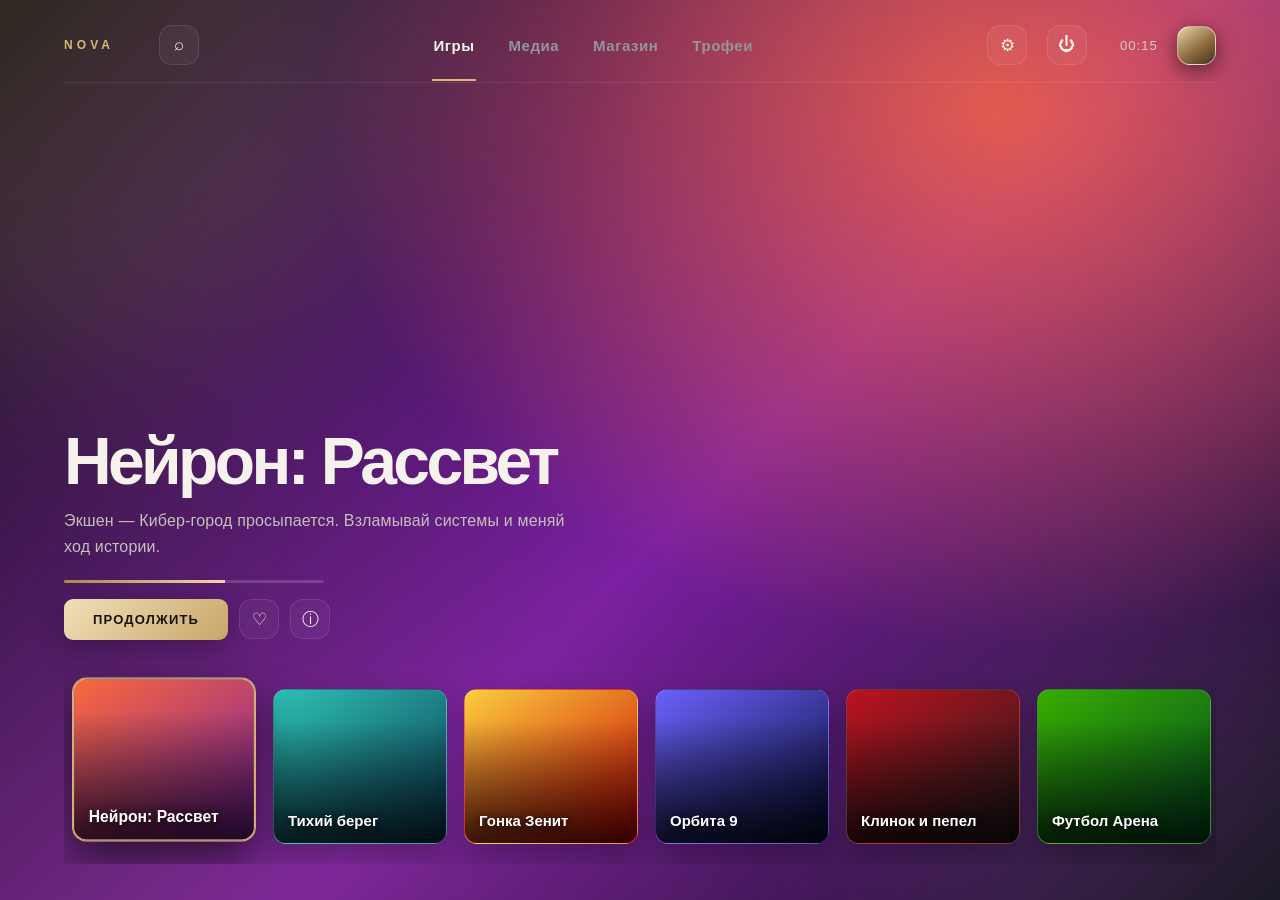
==== index.html @ ec02551e "Add NOVA Console Experience" ====
<!DOCTYPE html>
<html lang="ru">
<head>
<meta charset="utf-8">
<meta name="viewport" content="width=device-width, initial-scale=1, viewport-fit=cover">
<title>NOVA — Console Experience</title>
<style>
:root{
  --bg:#07080c;--fg:#f5f2eb;--dim:#96959b;
  --panel:rgba(19,20,26,.78);--acc:#d8b875;
  --c1:#34302a;--c2:#090a0e;
  --line:rgba(231,211,168,.16);--gold:#d8b875;
}
*{box-sizing:border-box;margin:0}
html,body{height:100%;min-height:100%;background:var(--bg)}
body{
  color:var(--fg);font-family:Inter,"Segoe UI",Arial,sans-serif;
  overflow:hidden;padding:env(safe-area-inset-top,0px) 0 env(safe-area-inset-bottom,0px);
  letter-spacing:.01em;-webkit-font-smoothing:antialiased;
}
button,input{font:inherit}
button{ -webkit-tap-highlight-color:transparent }
#bg{
  position:fixed;inset:0;z-index:0;overflow:hidden;
  background:
    radial-gradient(ellipse at 78% 12%,color-mix(in srgb,var(--c1) 80%,transparent),transparent 48%),
    radial-gradient(ellipse at 12% 100%,rgba(151,116,57,.13),transparent 42%),
    linear-gradient(135deg,#090a0f 0%,var(--c2) 55%,#08090d 100%);
  transition:background 1s ease;
}
#bg:before,#bg:after{
  content:"";position:absolute;width:58vmax;height:58vmax;border-radius:50%;
  filter:blur(100px);opacity:.18;background:var(--acc);
  animation:drift 22s ease-in-out infinite alternate;
}
#bg:before{left:-24vmax;top:-28vmax}
#bg:after{right:-25vmax;bottom:-34vmax;background:#71618d;animation-delay:-8s}
#bg{isolation:isolate}
#bg:after{mix-blend-mode:screen}
@keyframes drift{to{transform:translate(7vmax,5vmax) scale(1.12)}}
#app{
  position:relative;z-index:1;height:100%;display:flex;flex-direction:column;
  padding:25px clamp(18px,5vw,76px) 18px;
}
header{
  display:flex;align-items:center;gap:clamp(9px,1.5vw,22px);
  min-height:54px;border-bottom:1px solid rgba(255,255,255,.08);padding-bottom:17px;
}
header:before{
  content:"NOVA";font-size:12px;letter-spacing:.34em;font-weight:800;color:var(--gold);
  padding-right:clamp(8px,2vw,28px);white-space:nowrap;
}
nav{display:flex;gap:clamp(14px,2.5vw,34px);flex:1;justify-content:center}
nav button{
  position:relative;background:none;border:0;color:var(--dim);
  font-size:clamp(12px,1.4vw,15px);font-weight:600;letter-spacing:.035em;
  padding:9px 1px;cursor:pointer;transition:color .25s;
}
nav button:after{
  content:"";position:absolute;left:50%;right:50%;bottom:-18px;height:2px;
  background:var(--gold);transition:left .25s,right .25s;
}
nav button.on{color:var(--fg)}
nav button.on:after{left:0;right:0}
nav button:hover{color:#fff}
.ic{
  flex:0 0 auto;background:rgba(255,255,255,.045);border:1px solid rgba(255,255,255,.1);
  color:var(--fg);width:40px;height:40px;border-radius:13px;cursor:pointer;font-size:17px;
  display:grid;place-items:center;transition:.25s;backdrop-filter:blur(18px);
}
.ic:hover,.ic:focus-visible{transform:translateY(-2px);border-color:var(--gold);color:var(--gold);outline:none;background:rgba(216,184,117,.1)}
#clock{font-size:13px;letter-spacing:.08em;min-width:52px;text-align:right;color:#d4d0c7;font-variant-numeric:tabular-nums}
#avatar{
  flex:0 0 auto;width:39px;height:39px;border-radius:13px;
  background:linear-gradient(145deg,#e7d4a7,#967344 52%,#41301d);
  border:1px solid rgba(255,255,255,.55);cursor:pointer;transition:.25s;
  box-shadow:0 5px 20px #0008;
}
#avatar:hover{transform:translateY(-2px) rotate(3deg)}
main{
  flex:1;display:flex;flex-direction:column;justify-content:flex-end;
  padding-bottom:2vh;min-height:0;padding-top:5vh;
}
#info{max-width:620px;margin-bottom:24px;min-height:150px}
#info h1{
  font-size:clamp(32px,5.5vw,66px);font-weight:650;letter-spacing:-.055em;
  line-height:1.02;text-wrap:balance;animation:rise .55s both;
}
#info p{color:#c4c0b8;margin:13px 0 19px;line-height:1.65;font-size:clamp(13px,1.5vw,16px);max-width:530px;animation:rise .65s both}
@keyframes rise{from{opacity:0;transform:translateY(13px)}to{opacity:1;transform:none}}
#actions{display:flex;gap:11px;align-items:center;flex-wrap:wrap}
.play{
  background:linear-gradient(135deg,#f0dfb8,#c9a66a);color:#17130d;border:0;
  border-radius:9px;padding:13px 29px;font-size:13px;font-weight:800;
  letter-spacing:.09em;text-transform:uppercase;cursor:pointer;transition:.25s;
  box-shadow:0 8px 28px rgba(0,0,0,.25);
}
.play:hover{transform:translateY(-3px);box-shadow:0 12px 34px rgba(0,0,0,.4),0 0 0 1px #f4dfb2}
.bar{width:100%;height:3px;background:rgba(255,255,255,.16);border-radius:4px;margin:0 0 16px;max-width:260px;overflow:hidden}
.bar i{display:block;height:100%;background:linear-gradient(90deg,#a9874f,#f0d9a8);transition:width .6s}
#row{
  display:flex;gap:17px;overflow-x:auto;padding:25px 8px 20px;
  scroll-snap-type:x proximity;scrollbar-width:none;align-items:center;
}
#row::-webkit-scrollbar{display:none}
.tile{
  flex:0 0 auto;width:clamp(112px,14vw,174px);aspect-ratio:1.12;border-radius:13px;
  border:1px solid rgba(255,255,255,.13);cursor:pointer;position:relative;overflow:hidden;
  color:#fff;font-weight:700;font-size:clamp(12px,1.3vw,15px);text-align:left;padding:14px;
  display:flex;align-items:flex-end;transition:transform .3s,box-shadow .3s,border-color .3s;
  scroll-snap-align:center;box-shadow:0 12px 28px rgba(0,0,0,.24);
}
.tile:after{content:"";position:absolute;inset:0;background:linear-gradient(180deg,rgba(0,0,0,.02) 20%,rgba(0,0,0,.76) 100%)}
.tile span{position:relative;z-index:1;text-shadow:0 2px 10px #000}
.tile.sel{
  transform:translateY(-7px) scale(1.045);margin:0 5px;
  box-shadow:0 0 0 1px var(--gold),0 18px 42px rgba(0,0,0,.58);z-index:2;
  border-color:var(--gold);
}
.tile.sel:before{
  content:"";position:absolute;inset:0;
  background:linear-gradient(110deg,transparent 30%,rgba(255,255,255,.26) 50%,transparent 70%);
  transform:translateX(-120%);animation:shine 3s infinite;z-index:2;
}
@keyframes shine{to{transform:translateX(120%)}}
.grid{
  display:grid;grid-template-columns:repeat(auto-fill,minmax(150px,1fr));gap:13px;
  overflow:auto;padding:6px;max-height:60vh;scrollbar-width:thin;scrollbar-color:#8e744b transparent;
}
.card{
  background:linear-gradient(145deg,rgba(255,255,255,.075),rgba(255,255,255,.025));
  border:1px solid rgba(255,255,255,.1);border-radius:13px;padding:18px;
  cursor:pointer;transition:.25s;text-align:left;color:var(--fg);font-size:14px;
  min-height:95px;backdrop-filter:blur(16px);
}
.card:hover{transform:translateY(-4px);border-color:rgba(216,184,117,.55);background:rgba(216,184,117,.09)}
.card b{display:block;font-size:25px;margin-bottom:10px;color:var(--gold)}
.layer{
  position:fixed;inset:0;display:none;place-items:center;
  background:rgba(3,4,7,.76);backdrop-filter:blur(16px);z-index:20;padding:16px;
}
.layer.on{display:grid;animation:fade .25s}
@keyframes fade{from{opacity:0}to{opacity:1}}
.box{
  background:linear-gradient(145deg,rgba(29,29,32,.98),rgba(12,13,17,.98));
  border:1px solid rgba(216,184,117,.23);border-radius:18px;padding:clamp(20px,4vw,30px);
  width:min(460px,92vw);max-height:84vh;overflow:auto;
  box-shadow:0 28px 90px rgba(0,0,0,.6);
}
.box h2{margin-bottom:17px;font-size:22px;font-weight:650;letter-spacing:-.025em}
.row{
  display:flex;justify-content:space-between;align-items:center;padding:14px 0;
  border-bottom:1px solid rgba(255,255,255,.075);gap:12px;color:#d9d5cc;font-size:14px;
}
.row b{color:var(--gold)}
.sw{
  width:48px;height:27px;border-radius:20px;background:#424149;border:0;
  position:relative;cursor:pointer;transition:.25s;flex:0 0 auto;
}
.sw:after{
  content:"";position:absolute;top:3px;left:3px;width:21px;height:21px;
  border-radius:50%;background:#fff;transition:.25s;box-shadow:0 2px 5px #0005;
}
.sw.on{background:#b99a62}.sw.on:after{left:24px}
input[type=range]{width:150px;accent-color:var(--gold)}
.close{
  margin-top:14px;width:100%;background:rgba(255,255,255,.07);color:#f4f0e7;
  border:1px solid rgba(255,255,255,.09);border-radius:10px;padding:12px;
  font-size:14px;font-weight:600;cursor:pointer;transition:.2s;
}
.close:hover{background:rgba(216,184,117,.13);border-color:rgba(216,184,117,.4)}
.swatch{display:flex;gap:11px;flex-wrap:wrap;padding-top:15px}
.swatch button{width:36px;height:36px;border-radius:50%;border:2px solid rgba(255,255,255,.25);cursor:pointer;transition:.2s;box-shadow:0 3px 10px #0005}
.swatch button:hover{transform:scale(1.15);border-color:#fff}
#launch{background:rgba(3,4,7,.97);z-index:30}
#launch .box{background:none;border:0;text-align:center;box-shadow:none}
.spin{
  width:58px;height:58px;border:2px solid rgba(255,255,255,.13);border-top-color:var(--gold);
  border-radius:50%;margin:0 auto 20px;animation:sp 1s linear infinite;
}
@keyframes sp{to{transform:rotate(360deg)}}
#toast{
  position:fixed;left:50%;bottom:25px;transform:translate(-50%,80px);
  background:#e8d4ad;color:#17130d;padding:12px 21px;border-radius:9px;
  font-size:13px;font-weight:750;letter-spacing:.015em;transition:.35s;z-index:40;
  max-width:90vw;box-shadow:0 12px 30px #0006;text-align:center;
}
#toast.on{transform:translate(-50%,0)}
#q{outline:none}
#q:focus{border-color:var(--gold)!important;box-shadow:0 0 0 3px rgba(216,184,117,.12)}
@media (max-width:700px){
  #app{padding:17px 17px 12px}
  header{gap:8px;padding-bottom:13px}
  header:before{font-size:10px;letter-spacing:.2em;padding-right:3px}
  nav{gap:clamp(8px,2vw,15px)}
  nav button{font-size:11px;letter-spacing:0}
  nav button:after{bottom:-14px}
  .ic{width:35px;height:35px;border-radius:11px;font-size:15px}
  #avatar{width:35px;height:35px;border-radius:11px}
  #clock{display:none}
  main{padding-top:3vh;padding-bottom:1vh}
  #info{min-height:130px;margin-bottom:12px}
  #info h1{font-size:clamp(29px,8vw,48px)}
  #info p{font-size:13px;margin:9px 0 14px}
  #row{gap:12px;padding:20px 5px 16px}
  .tile{width:clamp(108px,31vw,145px);padding:11px}
  .tile.sel{transform:translateY(-4px) scale(1.025);margin:0 2px}
  .grid{grid-template-columns:repeat(auto-fill,minmax(125px,1fr));gap:10px}
  .card{padding:14px;min-height:86px}
}
@media (max-width:390px){
  header:before{display:none}
  nav{justify-content:flex-start}
  nav button{font-size:10px}
  .ic{width:32px;height:32px}
  #avatar{width:32px;height:32px}
}
@media (prefers-reduced-motion:reduce){*,*:before,*:after{animation:none!important;transition:none!important;scroll-behavior:auto!important}}
</style>
</head>
<body>
<div id="bg"></div>
<div id="app">
<header>
  <button class="ic" id="bSearch" title="Поиск">⌕</button>
  <nav id="tabs"></nav>
  <button class="ic" id="bCenter" title="Центр управления">⚙</button>
  <button class="ic" id="bPower" title="Питание">⏻</button>
  <span id="clock"></span>
  <button id="avatar" title="Профиль" aria-label="Профиль"></button>
</header>
<main>
  <div id="info"></div>
  <div id="view"></div>
</main>
</div>

<div class="layer" id="center"><div class="box"><h2>Центр управления</h2>
  <div class="row"><span>Wi‑Fi</span><button class="sw on" data-t="Wi‑Fi"></button></div>
  <div class="row"><span>Bluetooth</span><button class="sw" data-t="Bluetooth"></button></div>
  <div class="row"><span>Не беспокоить</span><button class="sw" data-t="Не беспокоить"></button></div>
  <div class="row"><span>Звук</span><input type="range" id="vol" min="0" max="100" value="60"></div>
  <div class="row"><span>Яркость</span><input type="range" id="bri" min="30" max="100" value="100"></div>
  <div class="swatch" id="themes"></div>
  <button class="close" data-close>Закрыть</button></div></div>

<div class="layer" id="power"><div class="box"><h2>Питание</h2>
  <button class="close" id="rest">Режим покоя</button>
  <button class="close" id="restart">Перезагрузить</button>
  <button class="close" data-close>Отмена</button></div></div>

<div class="layer" id="profile"><div class="box"><h2>Профиль</h2>
  <div class="row"><span>Игрок</span><b id="nick">Player_One</b></div>
  <div class="row"><span>Статус</span><button class="sw on" data-t="Онлайн‑статус"></button></div>
  <div class="row"><span>Трофеи</span><b id="trophyCount">0</b></div>
  <button class="close" id="rename">Сменить ник</button>
  <button class="close" data-close>Закрыть</button></div></div>

<div class="layer" id="search"><div class="box"><h2>Поиск</h2>
  <input id="q" placeholder="Название игры…" style="width:100%;padding:12px;border-radius:12px;border:1px solid #fff3;background:#0b1024;color:#fff;font-size:16px">
  <div id="res" style="margin-top:12px"></div>
  <button class="close" data-close>Закрыть</button></div></div>

<div class="layer" id="launch"><div class="box"><div class="spin"></div><h2 id="lt"></h2><p id="lp" style="color:#8d97b0;margin-top:8px"></p>
  <button class="close" id="quit" style="margin-top:24px">Выйти из игры</button></div></div>

<div id="toast"></div>

<script>
const games=[
 {n:"Нейрон: Рассвет",g:"Экшен",c:["#ff6a3d","#7a1fa2"],d:"Кибер-город просыпается. Взламывай системы и меняй ход истории.",p:62},
 {n:"Тихий берег",g:"Приключение",c:["#2ec4b6","#0b3954"],d:"Спокойное путешествие вдоль побережья забытых островов.",p:18},
 {n:"Гонка Зенит",g:"Гонки",c:["#ffd23f","#d00000"],d:"Скорость, дрифт и ночные трассы мегаполиса.",p:90},
 {n:"Орбита 9",g:"Симулятор",c:["#6c63ff","#050a30"],d:"Построй станцию и доберись до края системы.",p:35},
 {n:"Клинок и пепел",g:"RPG",c:["#c1121f","#1b1b1b"],d:"Тёмное фэнтези с огромным открытым миром.",p:5},
 {n:"Футбол Арена",g:"Спорт",c:["#38b000","#004b23"],d:"Сезон, трансферы и матчи онлайн.",p:74},
 {n:"Лабиринт снов",g:"Головоломка",c:["#ff7eb6","#3d1a78"],d:"Меняй гравитацию и находи выход из чужих снов.",p:48}
];
const tabs=["Игры","Медиа","Магазин","Трофеи"];
const themes=[["#1a3a8f","#0a0f24","#4aa8ff"],["#6b1a8f","#1a0524","#ff6fae"],["#0f6b4a","#03140d","#3ddc97"],["#8f3a1a","#240a05","#ffb347"]];
const media=[["▶","Видео"],["♪","Музыка"],["◉","Стрим"],["☁","Облако"],["✦","Новости"],["☺","Друзья"]];
const shop=[["Новинки",""],["Скидки","−40%"],["Подписка","1 мес."],["Дополнения",""],["Демо","Бесплатно"],["Предзаказ",""]];
const trophies=[["Первый шаг","Запусти любую игру"],["Исследователь","Открой все вкладки"],["Дизайнер","Смени тему оформления"],["Меломан","Включи музыку"],["Коллекционер","Запусти 3 разные игры"]];
const state={tab:0,sel:0,done:new Set(),played:new Set(),nick:"Player_One"};
const $=s=>document.querySelector(s),$$=s=>[...document.querySelectorAll(s)];
const view=$("#view"),info=$("#info");
function toast(t){const e=$("#toast");e.textContent=t;e.classList.add("on");clearTimeout(toast.t);toast.t=setTimeout(()=>e.classList.remove("on"),2200)}
function unlock(i){if(state.done.has(i))return;state.done.add(i);$("#trophyCount").textContent=state.done.size;toast("🏆 Трофей: "+trophies[i][0]);if(state.tab===3)render()}
function theme(t){const s=document.documentElement.style;s.setProperty("--c1",t[0]);s.setProperty("--c2",t[1]);s.setProperty("--acc",t[2])}
function renderTabs(){const n=$("#tabs");n.innerHTML="";tabs.forEach((t,i)=>{const b=document.createElement("button");b.textContent=t;b.className=i===state.tab?"on":"";b.onclick=()=>{state.tab=i;state.visited=(state.visited||new Set()).add(i);if(state.visited.size>=4)unlock(1);render()};n.appendChild(b)})}
function render(){renderTabs();view.innerHTML="";info.innerHTML="";
 if(state.tab===0){const g=games[state.sel];
  document.documentElement.style.setProperty("--c1",g.c[0]+"");document.documentElement.style.setProperty("--c2",g.c[1]);
  info.innerHTML=`<h1>${g.n}</h1><p>${g.g} — ${g.d}</p><div class="bar"><i style="width:${g.p}%"></i></div><div id="actions"><button class="play" id="pl">${g.p>0?"Продолжить":"Играть"}</button><button class="ic" id="fav" title="В избранное">♡</button><button class="ic" id="inf" title="Подробнее">ⓘ</button></div>`;
  $("#pl").onclick=()=>launch(g);$("#fav").onclick=e=>{const b=e.currentTarget;b.textContent=b.textContent==="♡"?"♥":"♡";toast(b.textContent==="♥"?"Добавлено в избранное":"Убрано из избранного")};$("#inf").onclick=()=>toast(g.n+" · прогресс "+g.p+"%");
  const r=document.createElement("div");r.id="row";games.forEach((x,i)=>{const t=document.createElement("button");t.className="tile"+(i===state.sel?" sel":"");t.style.background=`linear-gradient(145deg,${x.c[0]},${x.c[1]})`;t.innerHTML=`<span>${x.n}</span>`;t.onclick=()=>{if(state.sel===i)launch(x);else{state.sel=i;render()}};r.appendChild(t)});view.appendChild(r);
  const s=r.querySelector(".sel");if(s)s.scrollIntoView({inline:"center",block:"nearest",behavior:"smooth"});
 }else{
  const list=state.tab===1?media:state.tab===2?shop:trophies.map((t,i)=>[state.done.has(i)?"🏆":"🔒",t[0],t[1]]);
  info.innerHTML=`<h1>${tabs[state.tab]}</h1><p>${state.tab===3?"Получено "+state.done.size+" из "+trophies.length:"Выбери раздел"}</p>`;
  const gr=document.createElement("div");gr.className="grid";
  list.forEach(it=>{const c=document.createElement("button");c.className="card";c.innerHTML=`<b>${it[0]}</b>${it[1]||""}${it[2]?"<br><small style='color:#8d97b0'>"+it[2]+"</small>":""}`;
   c.onclick=()=>{if(state.tab===1){toast("Открыто: "+it[1]);if(it[1]==="Музыка")unlock(3)}else if(state.tab===2)toast("Магазин: "+it[0]);else toast(it[2])};gr.appendChild(c)});view.appendChild(gr)}
}
function launch(g){state.played.add(g.n);unlock(0);if(state.played.size>=3)unlock(4);
 $("#lt").textContent=g.n;$("#lp").textContent="Загрузка…";open("launch");
 let k=0;clearInterval(launch.t);launch.t=setInterval(()=>{k+=25;$("#lp").textContent=k<100?"Загрузка "+k+"%":"Игра запущена — наслаждайся";if(k>=100)clearInterval(launch.t)},500)}
$("#quit").onclick=()=>{clearInterval(launch.t);closeAll();toast("Возврат на главный экран")};
function open(id){$$(".layer").forEach(l=>l.classList.remove("on"));$("#"+id).classList.add("on")}
function closeAll(){$$(".layer").forEach(l=>l.classList.remove("on"))}
$$("[data-close]").forEach(b=>b.onclick=closeAll);
$$(".layer").forEach(l=>l.addEventListener("click",e=>{if(e.target===l&&l.id!=="launch")closeAll()}));
$("#bCenter").onclick=()=>open("center");$("#bPower").onclick=()=>open("power");$("#avatar").onclick=()=>open("profile");
$("#bSearch").onclick=()=>{open("search");$("#q").value="";find("");setTimeout(()=>$("#q").focus(),50)};
$$(".sw").forEach(s=>s.onclick=()=>{s.classList.toggle("on");toast(s.dataset.t+": "+(s.classList.contains("on")?"вкл":"выкл"))});
$("#vol").oninput=e=>{if(+e.target.value>0)unlock(3)};
$("#bri").oninput=e=>document.body.style.filter=`brightness(${e.target.value/100})`;
const th=$("#themes");themes.forEach(t=>{const b=document.createElement("button");b.style.background=`linear-gradient(135deg,${t[0]},${t[2]})`;b.onclick=()=>{theme(t);userTheme=true;unlock(2);render()};th.appendChild(b)});
let userTheme=false;
function find(v){const r=$("#res");r.innerHTML="";const m=games.filter(g=>g.n.toLowerCase().includes(v.toLowerCase()));if(!m.length){r.textContent="Ничего не найдено";return}
 m.forEach(g=>{const b=document.createElement("button");b.className="card";b.style.cssText="width:100%;margin-bottom:8px";b.textContent=g.n+" · "+g.g;b.onclick=()=>{state.tab=0;state.sel=games.indexOf(g);closeAll();render()};r.appendChild(b)})}
$("#q").oninput=e=>find(e.target.value);
$("#rest").onclick=()=>{closeAll();const d=document.createElement("div");d.style.cssText="position:fixed;inset:0;background:#000;z-index:50;display:grid;place-items:center;color:#8d97b0;cursor:pointer;animation:in .5s";d.textContent="Режим покоя — нажми, чтобы вернуться";d.onclick=()=>d.remove();document.body.appendChild(d)};
$("#restart").onclick=()=>{closeAll();const d=document.createElement("div");d.style.cssText="position:fixed;inset:0;background:#000;z-index:50;display:grid;place-items:center";d.innerHTML='<div class="spin"></div>';document.body.appendChild(d);setTimeout(()=>{d.remove();render();toast("Система перезагружена")},1800)};
$("#rename").onclick=()=>{const n=prompt("Новый ник:",state.nick);if(n&&n.trim()){state.nick=n.trim().slice(0,16);$("#nick").textContent=state.nick;toast("Ник изменён")}};
document.addEventListener("keydown",e=>{
 if(e.key==="Escape"){closeAll();return}
 if($(".layer.on")||e.target.tagName==="INPUT")return;
 if(state.tab===0){if(e.key==="ArrowRight"){state.sel=Math.min(games.length-1,state.sel+1);render()}
  if(e.key==="ArrowLeft"){state.sel=Math.max(0,state.sel-1);render()}
  if(e.key==="Enter")launch(games[state.sel])}
 if(e.key==="ArrowUp"){state.tab=Math.max(0,state.tab-1);render()}
 if(e.key==="ArrowDown"){state.tab=Math.min(3,state.tab+1);render()}
});
function tick(){const d=new Date();$("#clock").textContent=d.toLocaleTimeString("ru-RU",{hour:"2-digit",minute:"2-digit"})}
tick();setInterval(tick,10000);render();
</script>
</body>
</html>
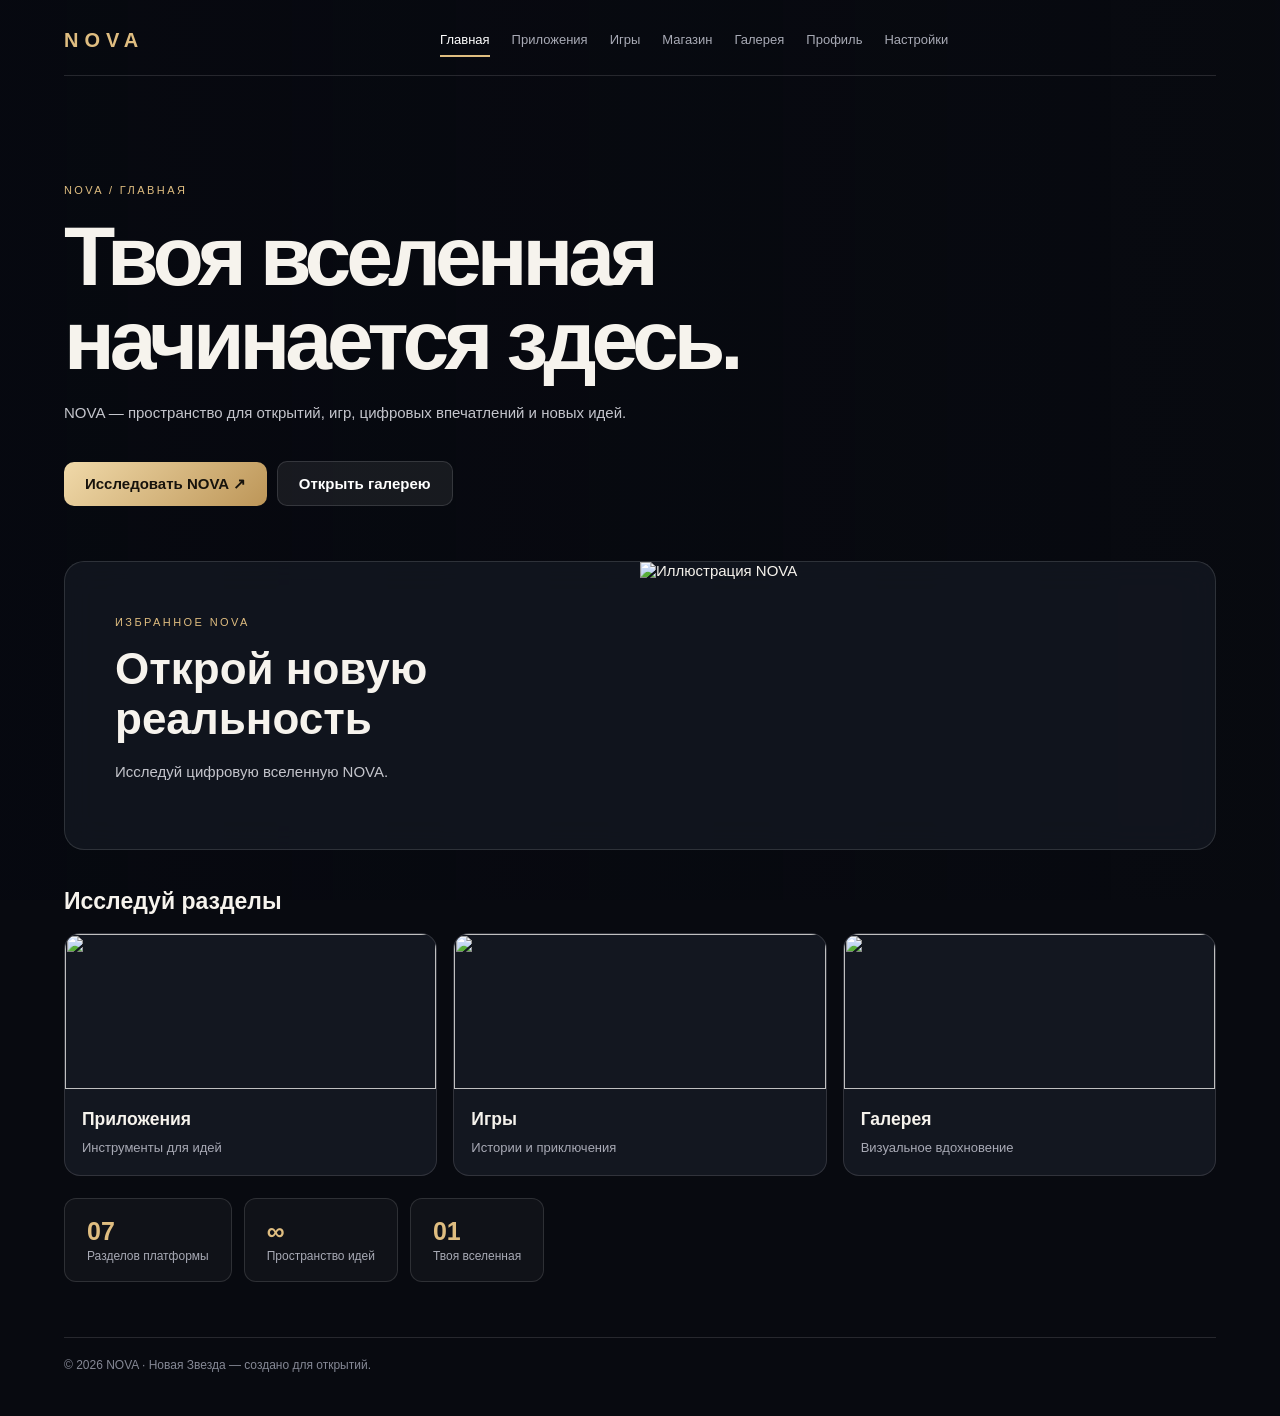
==== commit 578b505b: "Create NOVA multi-page platform" ====
--- a/index.html
+++ b/index.html
@@ -1,339 +1 @@
-<!DOCTYPE html>
-<html lang="ru">
-<head>
-<meta charset="utf-8">
-<meta name="viewport" content="width=device-width, initial-scale=1, viewport-fit=cover">
-<title>NOVA — Console Experience</title>
-<style>
-:root{
-  --bg:#07080c;--fg:#f5f2eb;--dim:#96959b;
-  --panel:rgba(19,20,26,.78);--acc:#d8b875;
-  --c1:#34302a;--c2:#090a0e;
-  --line:rgba(231,211,168,.16);--gold:#d8b875;
-}
-*{box-sizing:border-box;margin:0}
-html,body{height:100%;min-height:100%;background:var(--bg)}
-body{
-  color:var(--fg);font-family:Inter,"Segoe UI",Arial,sans-serif;
-  overflow:hidden;padding:env(safe-area-inset-top,0px) 0 env(safe-area-inset-bottom,0px);
-  letter-spacing:.01em;-webkit-font-smoothing:antialiased;
-}
-button,input{font:inherit}
-button{ -webkit-tap-highlight-color:transparent }
-#bg{
-  position:fixed;inset:0;z-index:0;overflow:hidden;
-  background:
-    radial-gradient(ellipse at 78% 12%,color-mix(in srgb,var(--c1) 80%,transparent),transparent 48%),
-    radial-gradient(ellipse at 12% 100%,rgba(151,116,57,.13),transparent 42%),
-    linear-gradient(135deg,#090a0f 0%,var(--c2) 55%,#08090d 100%);
-  transition:background 1s ease;
-}
-#bg:before,#bg:after{
-  content:"";position:absolute;width:58vmax;height:58vmax;border-radius:50%;
-  filter:blur(100px);opacity:.18;background:var(--acc);
-  animation:drift 22s ease-in-out infinite alternate;
-}
-#bg:before{left:-24vmax;top:-28vmax}
-#bg:after{right:-25vmax;bottom:-34vmax;background:#71618d;animation-delay:-8s}
-#bg{isolation:isolate}
-#bg:after{mix-blend-mode:screen}
-@keyframes drift{to{transform:translate(7vmax,5vmax) scale(1.12)}}
-#app{
-  position:relative;z-index:1;height:100%;display:flex;flex-direction:column;
-  padding:25px clamp(18px,5vw,76px) 18px;
-}
-header{
-  display:flex;align-items:center;gap:clamp(9px,1.5vw,22px);
-  min-height:54px;border-bottom:1px solid rgba(255,255,255,.08);padding-bottom:17px;
-}
-header:before{
-  content:"NOVA";font-size:12px;letter-spacing:.34em;font-weight:800;color:var(--gold);
-  padding-right:clamp(8px,2vw,28px);white-space:nowrap;
-}
-nav{display:flex;gap:clamp(14px,2.5vw,34px);flex:1;justify-content:center}
-nav button{
-  position:relative;background:none;border:0;color:var(--dim);
-  font-size:clamp(12px,1.4vw,15px);font-weight:600;letter-spacing:.035em;
-  padding:9px 1px;cursor:pointer;transition:color .25s;
-}
-nav button:after{
-  content:"";position:absolute;left:50%;right:50%;bottom:-18px;height:2px;
-  background:var(--gold);transition:left .25s,right .25s;
-}
-nav button.on{color:var(--fg)}
-nav button.on:after{left:0;right:0}
-nav button:hover{color:#fff}
-.ic{
-  flex:0 0 auto;background:rgba(255,255,255,.045);border:1px solid rgba(255,255,255,.1);
-  color:var(--fg);width:40px;height:40px;border-radius:13px;cursor:pointer;font-size:17px;
-  display:grid;place-items:center;transition:.25s;backdrop-filter:blur(18px);
-}
-.ic:hover,.ic:focus-visible{transform:translateY(-2px);border-color:var(--gold);color:var(--gold);outline:none;background:rgba(216,184,117,.1)}
-#clock{font-size:13px;letter-spacing:.08em;min-width:52px;text-align:right;color:#d4d0c7;font-variant-numeric:tabular-nums}
-#avatar{
-  flex:0 0 auto;width:39px;height:39px;border-radius:13px;
-  background:linear-gradient(145deg,#e7d4a7,#967344 52%,#41301d);
-  border:1px solid rgba(255,255,255,.55);cursor:pointer;transition:.25s;
-  box-shadow:0 5px 20px #0008;
-}
-#avatar:hover{transform:translateY(-2px) rotate(3deg)}
-main{
-  flex:1;display:flex;flex-direction:column;justify-content:flex-end;
-  padding-bottom:2vh;min-height:0;padding-top:5vh;
-}
-#info{max-width:620px;margin-bottom:24px;min-height:150px}
-#info h1{
-  font-size:clamp(32px,5.5vw,66px);font-weight:650;letter-spacing:-.055em;
-  line-height:1.02;text-wrap:balance;animation:rise .55s both;
-}
-#info p{color:#c4c0b8;margin:13px 0 19px;line-height:1.65;font-size:clamp(13px,1.5vw,16px);max-width:530px;animation:rise .65s both}
-@keyframes rise{from{opacity:0;transform:translateY(13px)}to{opacity:1;transform:none}}
-#actions{display:flex;gap:11px;align-items:center;flex-wrap:wrap}
-.play{
-  background:linear-gradient(135deg,#f0dfb8,#c9a66a);color:#17130d;border:0;
-  border-radius:9px;padding:13px 29px;font-size:13px;font-weight:800;
-  letter-spacing:.09em;text-transform:uppercase;cursor:pointer;transition:.25s;
-  box-shadow:0 8px 28px rgba(0,0,0,.25);
-}
-.play:hover{transform:translateY(-3px);box-shadow:0 12px 34px rgba(0,0,0,.4),0 0 0 1px #f4dfb2}
-.bar{width:100%;height:3px;background:rgba(255,255,255,.16);border-radius:4px;margin:0 0 16px;max-width:260px;overflow:hidden}
-.bar i{display:block;height:100%;background:linear-gradient(90deg,#a9874f,#f0d9a8);transition:width .6s}
-#row{
-  display:flex;gap:17px;overflow-x:auto;padding:25px 8px 20px;
-  scroll-snap-type:x proximity;scrollbar-width:none;align-items:center;
-}
-#row::-webkit-scrollbar{display:none}
-.tile{
-  flex:0 0 auto;width:clamp(112px,14vw,174px);aspect-ratio:1.12;border-radius:13px;
-  border:1px solid rgba(255,255,255,.13);cursor:pointer;position:relative;overflow:hidden;
-  color:#fff;font-weight:700;font-size:clamp(12px,1.3vw,15px);text-align:left;padding:14px;
-  display:flex;align-items:flex-end;transition:transform .3s,box-shadow .3s,border-color .3s;
-  scroll-snap-align:center;box-shadow:0 12px 28px rgba(0,0,0,.24);
-}
-.tile:after{content:"";position:absolute;inset:0;background:linear-gradient(180deg,rgba(0,0,0,.02) 20%,rgba(0,0,0,.76) 100%)}
-.tile span{position:relative;z-index:1;text-shadow:0 2px 10px #000}
-.tile.sel{
-  transform:translateY(-7px) scale(1.045);margin:0 5px;
-  box-shadow:0 0 0 1px var(--gold),0 18px 42px rgba(0,0,0,.58);z-index:2;
-  border-color:var(--gold);
-}
-.tile.sel:before{
-  content:"";position:absolute;inset:0;
-  background:linear-gradient(110deg,transparent 30%,rgba(255,255,255,.26) 50%,transparent 70%);
-  transform:translateX(-120%);animation:shine 3s infinite;z-index:2;
-}
-@keyframes shine{to{transform:translateX(120%)}}
-.grid{
-  display:grid;grid-template-columns:repeat(auto-fill,minmax(150px,1fr));gap:13px;
-  overflow:auto;padding:6px;max-height:60vh;scrollbar-width:thin;scrollbar-color:#8e744b transparent;
-}
-.card{
-  background:linear-gradient(145deg,rgba(255,255,255,.075),rgba(255,255,255,.025));
-  border:1px solid rgba(255,255,255,.1);border-radius:13px;padding:18px;
-  cursor:pointer;transition:.25s;text-align:left;color:var(--fg);font-size:14px;
-  min-height:95px;backdrop-filter:blur(16px);
-}
-.card:hover{transform:translateY(-4px);border-color:rgba(216,184,117,.55);background:rgba(216,184,117,.09)}
-.card b{display:block;font-size:25px;margin-bottom:10px;color:var(--gold)}
-.layer{
-  position:fixed;inset:0;display:none;place-items:center;
-  background:rgba(3,4,7,.76);backdrop-filter:blur(16px);z-index:20;padding:16px;
-}
-.layer.on{display:grid;animation:fade .25s}
-@keyframes fade{from{opacity:0}to{opacity:1}}
-.box{
-  background:linear-gradient(145deg,rgba(29,29,32,.98),rgba(12,13,17,.98));
-  border:1px solid rgba(216,184,117,.23);border-radius:18px;padding:clamp(20px,4vw,30px);
-  width:min(460px,92vw);max-height:84vh;overflow:auto;
-  box-shadow:0 28px 90px rgba(0,0,0,.6);
-}
-.box h2{margin-bottom:17px;font-size:22px;font-weight:650;letter-spacing:-.025em}
-.row{
-  display:flex;justify-content:space-between;align-items:center;padding:14px 0;
-  border-bottom:1px solid rgba(255,255,255,.075);gap:12px;color:#d9d5cc;font-size:14px;
-}
-.row b{color:var(--gold)}
-.sw{
-  width:48px;height:27px;border-radius:20px;background:#424149;border:0;
-  position:relative;cursor:pointer;transition:.25s;flex:0 0 auto;
-}
-.sw:after{
-  content:"";position:absolute;top:3px;left:3px;width:21px;height:21px;
-  border-radius:50%;background:#fff;transition:.25s;box-shadow:0 2px 5px #0005;
-}
-.sw.on{background:#b99a62}.sw.on:after{left:24px}
-input[type=range]{width:150px;accent-color:var(--gold)}
-.close{
-  margin-top:14px;width:100%;background:rgba(255,255,255,.07);color:#f4f0e7;
-  border:1px solid rgba(255,255,255,.09);border-radius:10px;padding:12px;
-  font-size:14px;font-weight:600;cursor:pointer;transition:.2s;
-}
-.close:hover{background:rgba(216,184,117,.13);border-color:rgba(216,184,117,.4)}
-.swatch{display:flex;gap:11px;flex-wrap:wrap;padding-top:15px}
-.swatch button{width:36px;height:36px;border-radius:50%;border:2px solid rgba(255,255,255,.25);cursor:pointer;transition:.2s;box-shadow:0 3px 10px #0005}
-.swatch button:hover{transform:scale(1.15);border-color:#fff}
-#launch{background:rgba(3,4,7,.97);z-index:30}
-#launch .box{background:none;border:0;text-align:center;box-shadow:none}
-.spin{
-  width:58px;height:58px;border:2px solid rgba(255,255,255,.13);border-top-color:var(--gold);
-  border-radius:50%;margin:0 auto 20px;animation:sp 1s linear infinite;
-}
-@keyframes sp{to{transform:rotate(360deg)}}
-#toast{
-  position:fixed;left:50%;bottom:25px;transform:translate(-50%,80px);
-  background:#e8d4ad;color:#17130d;padding:12px 21px;border-radius:9px;
-  font-size:13px;font-weight:750;letter-spacing:.015em;transition:.35s;z-index:40;
-  max-width:90vw;box-shadow:0 12px 30px #0006;text-align:center;
-}
-#toast.on{transform:translate(-50%,0)}
-#q{outline:none}
-#q:focus{border-color:var(--gold)!important;box-shadow:0 0 0 3px rgba(216,184,117,.12)}
-@media (max-width:700px){
-  #app{padding:17px 17px 12px}
-  header{gap:8px;padding-bottom:13px}
-  header:before{font-size:10px;letter-spacing:.2em;padding-right:3px}
-  nav{gap:clamp(8px,2vw,15px)}
-  nav button{font-size:11px;letter-spacing:0}
-  nav button:after{bottom:-14px}
-  .ic{width:35px;height:35px;border-radius:11px;font-size:15px}
-  #avatar{width:35px;height:35px;border-radius:11px}
-  #clock{display:none}
-  main{padding-top:3vh;padding-bottom:1vh}
-  #info{min-height:130px;margin-bottom:12px}
-  #info h1{font-size:clamp(29px,8vw,48px)}
-  #info p{font-size:13px;margin:9px 0 14px}
-  #row{gap:12px;padding:20px 5px 16px}
-  .tile{width:clamp(108px,31vw,145px);padding:11px}
-  .tile.sel{transform:translateY(-4px) scale(1.025);margin:0 2px}
-  .grid{grid-template-columns:repeat(auto-fill,minmax(125px,1fr));gap:10px}
-  .card{padding:14px;min-height:86px}
-}
-@media (max-width:390px){
-  header:before{display:none}
-  nav{justify-content:flex-start}
-  nav button{font-size:10px}
-  .ic{width:32px;height:32px}
-  #avatar{width:32px;height:32px}
-}
-@media (prefers-reduced-motion:reduce){*,*:before,*:after{animation:none!important;transition:none!important;scroll-behavior:auto!important}}
-</style>
-</head>
-<body>
-<div id="bg"></div>
-<div id="app">
-<header>
-  <button class="ic" id="bSearch" title="Поиск">⌕</button>
-  <nav id="tabs"></nav>
-  <button class="ic" id="bCenter" title="Центр управления">⚙</button>
-  <button class="ic" id="bPower" title="Питание">⏻</button>
-  <span id="clock"></span>
-  <button id="avatar" title="Профиль" aria-label="Профиль"></button>
-</header>
-<main>
-  <div id="info"></div>
-  <div id="view"></div>
-</main>
-</div>
-
-<div class="layer" id="center"><div class="box"><h2>Центр управления</h2>
-  <div class="row"><span>Wi‑Fi</span><button class="sw on" data-t="Wi‑Fi"></button></div>
-  <div class="row"><span>Bluetooth</span><button class="sw" data-t="Bluetooth"></button></div>
-  <div class="row"><span>Не беспокоить</span><button class="sw" data-t="Не беспокоить"></button></div>
-  <div class="row"><span>Звук</span><input type="range" id="vol" min="0" max="100" value="60"></div>
-  <div class="row"><span>Яркость</span><input type="range" id="bri" min="30" max="100" value="100"></div>
-  <div class="swatch" id="themes"></div>
-  <button class="close" data-close>Закрыть</button></div></div>
-
-<div class="layer" id="power"><div class="box"><h2>Питание</h2>
-  <button class="close" id="rest">Режим покоя</button>
-  <button class="close" id="restart">Перезагрузить</button>
-  <button class="close" data-close>Отмена</button></div></div>
-
-<div class="layer" id="profile"><div class="box"><h2>Профиль</h2>
-  <div class="row"><span>Игрок</span><b id="nick">Player_One</b></div>
-  <div class="row"><span>Статус</span><button class="sw on" data-t="Онлайн‑статус"></button></div>
-  <div class="row"><span>Трофеи</span><b id="trophyCount">0</b></div>
-  <button class="close" id="rename">Сменить ник</button>
-  <button class="close" data-close>Закрыть</button></div></div>
-
-<div class="layer" id="search"><div class="box"><h2>Поиск</h2>
-  <input id="q" placeholder="Название игры…" style="width:100%;padding:12px;border-radius:12px;border:1px solid #fff3;background:#0b1024;color:#fff;font-size:16px">
-  <div id="res" style="margin-top:12px"></div>
-  <button class="close" data-close>Закрыть</button></div></div>
-
-<div class="layer" id="launch"><div class="box"><div class="spin"></div><h2 id="lt"></h2><p id="lp" style="color:#8d97b0;margin-top:8px"></p>
-  <button class="close" id="quit" style="margin-top:24px">Выйти из игры</button></div></div>
-
-<div id="toast"></div>
-
-<script>
-const games=[
- {n:"Нейрон: Рассвет",g:"Экшен",c:["#ff6a3d","#7a1fa2"],d:"Кибер-город просыпается. Взламывай системы и меняй ход истории.",p:62},
- {n:"Тихий берег",g:"Приключение",c:["#2ec4b6","#0b3954"],d:"Спокойное путешествие вдоль побережья забытых островов.",p:18},
- {n:"Гонка Зенит",g:"Гонки",c:["#ffd23f","#d00000"],d:"Скорость, дрифт и ночные трассы мегаполиса.",p:90},
- {n:"Орбита 9",g:"Симулятор",c:["#6c63ff","#050a30"],d:"Построй станцию и доберись до края системы.",p:35},
- {n:"Клинок и пепел",g:"RPG",c:["#c1121f","#1b1b1b"],d:"Тёмное фэнтези с огромным открытым миром.",p:5},
- {n:"Футбол Арена",g:"Спорт",c:["#38b000","#004b23"],d:"Сезон, трансферы и матчи онлайн.",p:74},
- {n:"Лабиринт снов",g:"Головоломка",c:["#ff7eb6","#3d1a78"],d:"Меняй гравитацию и находи выход из чужих снов.",p:48}
-];
-const tabs=["Игры","Медиа","Магазин","Трофеи"];
-const themes=[["#1a3a8f","#0a0f24","#4aa8ff"],["#6b1a8f","#1a0524","#ff6fae"],["#0f6b4a","#03140d","#3ddc97"],["#8f3a1a","#240a05","#ffb347"]];
-const media=[["▶","Видео"],["♪","Музыка"],["◉","Стрим"],["☁","Облако"],["✦","Новости"],["☺","Друзья"]];
-const shop=[["Новинки",""],["Скидки","−40%"],["Подписка","1 мес."],["Дополнения",""],["Демо","Бесплатно"],["Предзаказ",""]];
-const trophies=[["Первый шаг","Запусти любую игру"],["Исследователь","Открой все вкладки"],["Дизайнер","Смени тему оформления"],["Меломан","Включи музыку"],["Коллекционер","Запусти 3 разные игры"]];
-const state={tab:0,sel:0,done:new Set(),played:new Set(),nick:"Player_One"};
-const $=s=>document.querySelector(s),$$=s=>[...document.querySelectorAll(s)];
-const view=$("#view"),info=$("#info");
-function toast(t){const e=$("#toast");e.textContent=t;e.classList.add("on");clearTimeout(toast.t);toast.t=setTimeout(()=>e.classList.remove("on"),2200)}
-function unlock(i){if(state.done.has(i))return;state.done.add(i);$("#trophyCount").textContent=state.done.size;toast("🏆 Трофей: "+trophies[i][0]);if(state.tab===3)render()}
-function theme(t){const s=document.documentElement.style;s.setProperty("--c1",t[0]);s.setProperty("--c2",t[1]);s.setProperty("--acc",t[2])}
-function renderTabs(){const n=$("#tabs");n.innerHTML="";tabs.forEach((t,i)=>{const b=document.createElement("button");b.textContent=t;b.className=i===state.tab?"on":"";b.onclick=()=>{state.tab=i;state.visited=(state.visited||new Set()).add(i);if(state.visited.size>=4)unlock(1);render()};n.appendChild(b)})}
-function render(){renderTabs();view.innerHTML="";info.innerHTML="";
- if(state.tab===0){const g=games[state.sel];
-  document.documentElement.style.setProperty("--c1",g.c[0]+"");document.documentElement.style.setProperty("--c2",g.c[1]);
-  info.innerHTML=`<h1>${g.n}</h1><p>${g.g} — ${g.d}</p><div class="bar"><i style="width:${g.p}%"></i></div><div id="actions"><button class="play" id="pl">${g.p>0?"Продолжить":"Играть"}</button><button class="ic" id="fav" title="В избранное">♡</button><button class="ic" id="inf" title="Подробнее">ⓘ</button></div>`;
-  $("#pl").onclick=()=>launch(g);$("#fav").onclick=e=>{const b=e.currentTarget;b.textContent=b.textContent==="♡"?"♥":"♡";toast(b.textContent==="♥"?"Добавлено в избранное":"Убрано из избранного")};$("#inf").onclick=()=>toast(g.n+" · прогресс "+g.p+"%");
-  const r=document.createElement("div");r.id="row";games.forEach((x,i)=>{const t=document.createElement("button");t.className="tile"+(i===state.sel?" sel":"");t.style.background=`linear-gradient(145deg,${x.c[0]},${x.c[1]})`;t.innerHTML=`<span>${x.n}</span>`;t.onclick=()=>{if(state.sel===i)launch(x);else{state.sel=i;render()}};r.appendChild(t)});view.appendChild(r);
-  const s=r.querySelector(".sel");if(s)s.scrollIntoView({inline:"center",block:"nearest",behavior:"smooth"});
- }else{
-  const list=state.tab===1?media:state.tab===2?shop:trophies.map((t,i)=>[state.done.has(i)?"🏆":"🔒",t[0],t[1]]);
-  info.innerHTML=`<h1>${tabs[state.tab]}</h1><p>${state.tab===3?"Получено "+state.done.size+" из "+trophies.length:"Выбери раздел"}</p>`;
-  const gr=document.createElement("div");gr.className="grid";
-  list.forEach(it=>{const c=document.createElement("button");c.className="card";c.innerHTML=`<b>${it[0]}</b>${it[1]||""}${it[2]?"<br><small style='color:#8d97b0'>"+it[2]+"</small>":""}`;
-   c.onclick=()=>{if(state.tab===1){toast("Открыто: "+it[1]);if(it[1]==="Музыка")unlock(3)}else if(state.tab===2)toast("Магазин: "+it[0]);else toast(it[2])};gr.appendChild(c)});view.appendChild(gr)}
-}
-function launch(g){state.played.add(g.n);unlock(0);if(state.played.size>=3)unlock(4);
- $("#lt").textContent=g.n;$("#lp").textContent="Загрузка…";open("launch");
- let k=0;clearInterval(launch.t);launch.t=setInterval(()=>{k+=25;$("#lp").textContent=k<100?"Загрузка "+k+"%":"Игра запущена — наслаждайся";if(k>=100)clearInterval(launch.t)},500)}
-$("#quit").onclick=()=>{clearInterval(launch.t);closeAll();toast("Возврат на главный экран")};
-function open(id){$$(".layer").forEach(l=>l.classList.remove("on"));$("#"+id).classList.add("on")}
-function closeAll(){$$(".layer").forEach(l=>l.classList.remove("on"))}
-$$("[data-close]").forEach(b=>b.onclick=closeAll);
-$$(".layer").forEach(l=>l.addEventListener("click",e=>{if(e.target===l&&l.id!=="launch")closeAll()}));
-$("#bCenter").onclick=()=>open("center");$("#bPower").onclick=()=>open("power");$("#avatar").onclick=()=>open("profile");
-$("#bSearch").onclick=()=>{open("search");$("#q").value="";find("");setTimeout(()=>$("#q").focus(),50)};
-$$(".sw").forEach(s=>s.onclick=()=>{s.classList.toggle("on");toast(s.dataset.t+": "+(s.classList.contains("on")?"вкл":"выкл"))});
-$("#vol").oninput=e=>{if(+e.target.value>0)unlock(3)};
-$("#bri").oninput=e=>document.body.style.filter=`brightness(${e.target.value/100})`;
-const th=$("#themes");themes.forEach(t=>{const b=document.createElement("button");b.style.background=`linear-gradient(135deg,${t[0]},${t[2]})`;b.onclick=()=>{theme(t);userTheme=true;unlock(2);render()};th.appendChild(b)});
-let userTheme=false;
-function find(v){const r=$("#res");r.innerHTML="";const m=games.filter(g=>g.n.toLowerCase().includes(v.toLowerCase()));if(!m.length){r.textContent="Ничего не найдено";return}
- m.forEach(g=>{const b=document.createElement("button");b.className="card";b.style.cssText="width:100%;margin-bottom:8px";b.textContent=g.n+" · "+g.g;b.onclick=()=>{state.tab=0;state.sel=games.indexOf(g);closeAll();render()};r.appendChild(b)})}
-$("#q").oninput=e=>find(e.target.value);
-$("#rest").onclick=()=>{closeAll();const d=document.createElement("div");d.style.cssText="position:fixed;inset:0;background:#000;z-index:50;display:grid;place-items:center;color:#8d97b0;cursor:pointer;animation:in .5s";d.textContent="Режим покоя — нажми, чтобы вернуться";d.onclick=()=>d.remove();document.body.appendChild(d)};
-$("#restart").onclick=()=>{closeAll();const d=document.createElement("div");d.style.cssText="position:fixed;inset:0;background:#000;z-index:50;display:grid;place-items:center";d.innerHTML='<div class="spin"></div>';document.body.appendChild(d);setTimeout(()=>{d.remove();render();toast("Система перезагружена")},1800)};
-$("#rename").onclick=()=>{const n=prompt("Новый ник:",state.nick);if(n&&n.trim()){state.nick=n.trim().slice(0,16);$("#nick").textContent=state.nick;toast("Ник изменён")}};
-document.addEventListener("keydown",e=>{
- if(e.key==="Escape"){closeAll();return}
- if($(".layer.on")||e.target.tagName==="INPUT")return;
- if(state.tab===0){if(e.key==="ArrowRight"){state.sel=Math.min(games.length-1,state.sel+1);render()}
-  if(e.key==="ArrowLeft"){state.sel=Math.max(0,state.sel-1);render()}
-  if(e.key==="Enter")launch(games[state.sel])}
- if(e.key==="ArrowUp"){state.tab=Math.max(0,state.tab-1);render()}
- if(e.key==="ArrowDown"){state.tab=Math.min(3,state.tab+1);render()}
-});
-function tick(){const d=new Date();$("#clock").textContent=d.toLocaleTimeString("ru-RU",{hour:"2-digit",minute:"2-digit"})}
-tick();setInterval(tick,10000);render();
-</script>
-</body>
-</html>+<!doctype html><html lang="ru"><head><meta charset="utf-8"><meta name="viewport" content="width=device-width,initial-scale=1"><meta name="theme-color" content="#080a10"><title>Главная — NOVA</title><link rel="stylesheet" href="assets/css/main.css"></head><body><div class="shell"><header><a class="logo" href="index.html">NOVA</a><nav><a href="index.html" class="active">Главная</a><a href="pages/apps.html" class="">Приложения</a><a href="pages/games.html" class="">Игры</a><a href="pages/store.html" class="">Магазин</a><a href="pages/gallery.html" class="">Галерея</a><a href="pages/profile.html" class="">Профиль</a><a href="pages/settings.html" class="">Настройки</a></nav></header><main><section class="hero"><div class="eyebrow">NOVA / Главная</div><h1>Твоя вселенная начинается здесь.</h1><p>NOVA — пространство для открытий, игр, цифровых впечатлений и новых идей.</p><a class="btn" href="pages/apps.html">Исследовать NOVA ↗</a><a class="btn alt" href="pages/gallery.html">Открыть галерею</a></section><section class="feature"><div><span class="tag">ИЗБРАННОЕ NOVA</span><h2>Открой новую реальность</h2><p>Исследуй цифровую вселенную NOVA.</p></div><img src="https://images.unsplash.com/photo-1462331940025-496dfbfc7564?auto=format&fit=crop&w=1200&q=85" alt="Иллюстрация NOVA"></section><h2 class="heading">Исследуй разделы</h2><section class="grid"><article class="card"><img loading="lazy" src="https://images.unsplash.com/photo-1518770660439-4636190af475?auto=format&fit=crop&w=800&q=80" alt=""><div><h3>Приложения</h3><p>Инструменты для идей</p></div></article><article class="card"><img loading="lazy" src="https://images.unsplash.com/photo-1511512578047-dfb367046420?auto=format&fit=crop&w=800&q=80" alt=""><div><h3>Игры</h3><p>Истории и приключения</p></div></article><article class="card"><img loading="lazy" src="https://images.unsplash.com/photo-1519608487953-e999c86e7455?auto=format&fit=crop&w=800&q=80" alt=""><div><h3>Галерея</h3><p>Визуальное вдохновение</p></div></article></section><section class="stats"><div><b>07</b><span>Разделов платформы</span></div><div><b>∞</b><span>Пространство идей</span></div><div><b>01</b><span>Твоя вселенная</span></div></section><footer>© 2026 NOVA · Новая Звезда — создано для открытий.</footer></main></div><script src="assets/js/app.js"></script></body></html>
--- a/assets/css/main.css
+++ b/assets/css/main.css
@@ -0,0 +1 @@
+:root{--bg:#080a10;--gold:#dfbd80;--line:#ffffff20;--muted:#a8aab5}*{box-sizing:border-box}body{margin:0;background:var(--bg);color:#f6f3ed;font:15px 'Segoe UI',Arial,sans-serif;min-height:100vh}body:before{content:'';position:fixed;inset:0;z-index:-1;background:linear-gradient(90deg,#070910ed,#080a1070),url('https://images.unsplash.com/photo-1462331940025-496dfbfc7564?auto=format&fit=crop&w=2000&q=85') center/cover}a{color:inherit;text-decoration:none}.shell{max-width:1400px;margin:auto;padding:24px clamp(18px,5vw,70px)}header{display:flex;align-items:center;gap:28px;border-bottom:1px solid var(--line);padding-bottom:18px}.logo{font-size:20px;font-weight:900;letter-spacing:.3em;color:var(--gold)}nav{display:flex;gap:22px;flex:1;justify-content:center;flex-wrap:wrap}nav a{color:var(--muted);font-size:13px;padding:8px 0}nav a:hover,nav a.active{color:white;border-bottom:2px solid var(--gold)}.hero{padding:clamp(65px,12vh,130px) 0 55px;max-width:780px;animation:up .7s}.eyebrow,.tag{color:var(--gold);letter-spacing:.22em;font-size:11px;text-transform:uppercase}.hero h1{font-size:clamp(42px,7vw,84px);line-height:1;letter-spacing:-.06em;margin:18px 0}.hero p,.feature p{color:#c4c5cc;line-height:1.7;max-width:580px}.btn{display:inline-block;margin:20px 10px 0 0;padding:13px 21px;border-radius:10px;background:linear-gradient(135deg,#f0d9a9,#bd9658);color:#17130c;font-weight:800}.btn.alt{background:#ffffff12;border:1px solid var(--line);color:white}.feature{display:grid;grid-template-columns:1fr 1fr;border:1px solid var(--line);border-radius:20px;overflow:hidden;background:#151923bb;backdrop-filter:blur(16px)}.feature div{padding:clamp(25px,5vw,50px);align-self:center}.feature img{width:100%;height:100%;min-height:270px;object-fit:cover}.feature h2{font-size:clamp(26px,4vw,44px);margin:15px 0}.heading{margin:38px 0 18px;font-size:23px}.grid{display:grid;grid-template-columns:repeat(auto-fit,minmax(220px,1fr));gap:16px}.card{border:1px solid var(--line);border-radius:16px;overflow:hidden;background:#171b25cc;transition:.3s;animation:up .6s}.card:hover{transform:translateY(-7px);border-color:var(--gold);box-shadow:0 20px 45px #0008}.card img{width:100%;height:155px;object-fit:cover}.card div{padding:17px}.card h3{margin:0 0 8px}.card p{color:var(--muted);font-size:13px;line-height:1.5;margin:0}.stats{display:flex;gap:12px;margin-top:22px;flex-wrap:wrap}.stats div{padding:18px 22px;border:1px solid var(--line);border-radius:12px;background:#ffffff09}.stats b{display:block;color:var(--gold);font-size:25px}.stats span{color:var(--muted);font-size:12px}footer{margin-top:55px;padding:20px 0;border-top:1px solid var(--line);color:#858895;font-size:12px}@keyframes up{from{opacity:0;transform:translateY(20px)}to{opacity:1;transform:none}}@media(max-width:700px){header{gap:12px;flex-wrap:wrap}nav{order:3;justify-content:flex-start;gap:18px;width:100%}.shell{padding:18px}.feature{grid-template-columns:1fr}.feature img{grid-row:1;height:210px;min-height:0}.hero{padding:65px 0 38px}}
